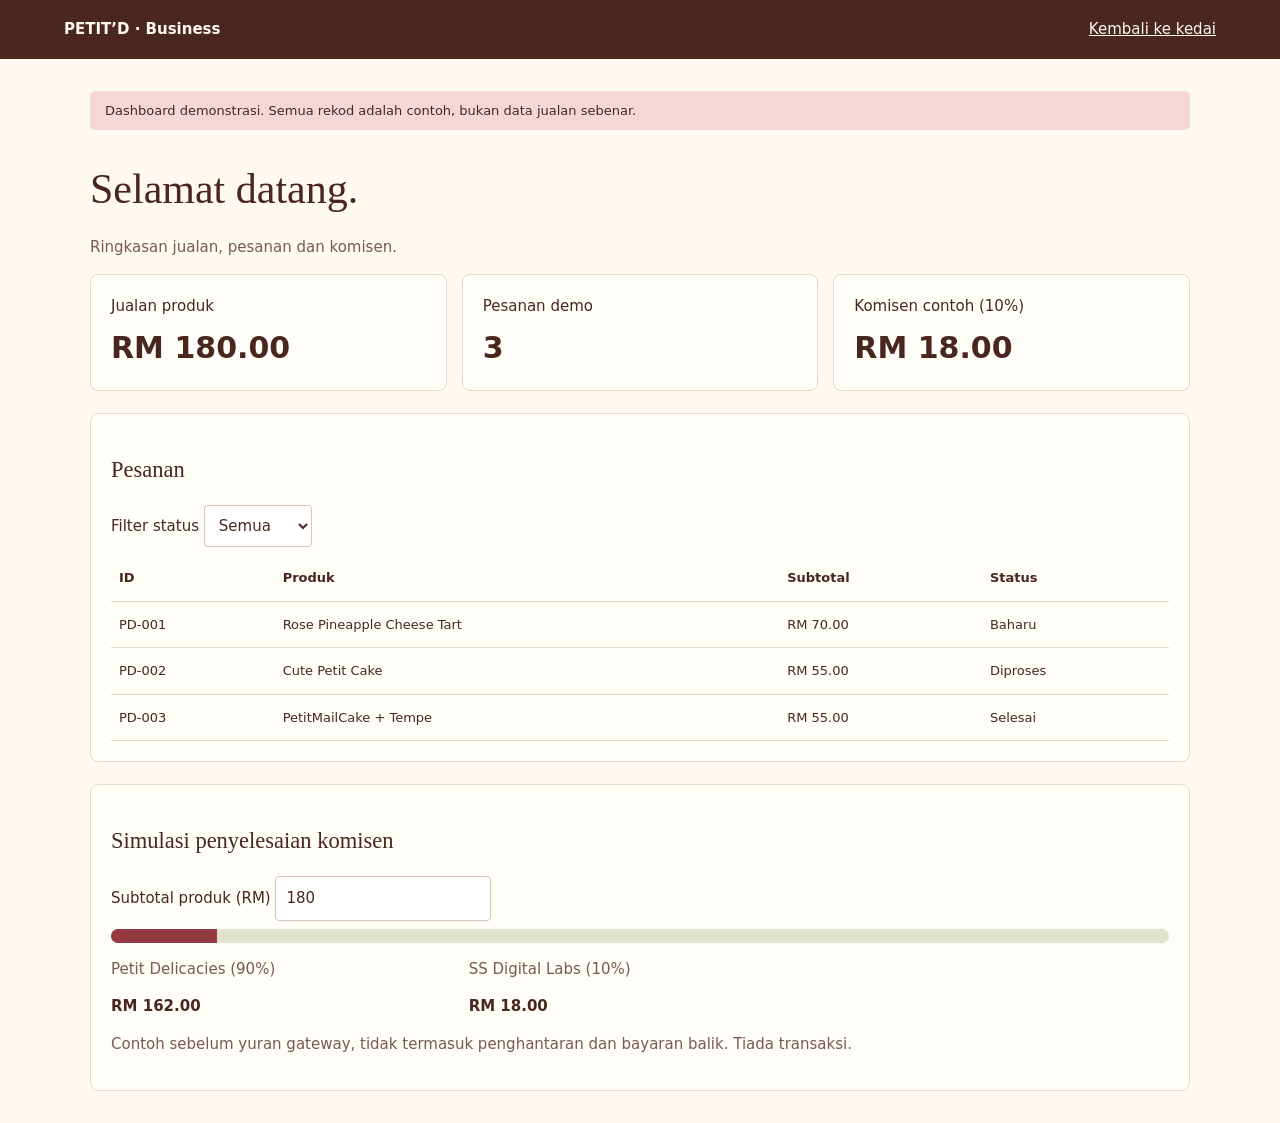
==== dashboard.html @ 36c589a0 "Add owner dashboard concept and commission simulator" ====
<!doctype html><html lang="ms"><head><meta charset="utf-8"><meta name="viewport" content="width=device-width,initial-scale=1"><meta name="robots" content="noindex,nofollow"><title>Petit'D | Dashboard Demo</title><style>*{box-sizing:border-box}body{margin:0;font:15px/1.5 system-ui;color:#49271f;background:#fff9ef}header{background:#49271f;color:#fff9ef;padding:18px 5%;display:flex;justify-content:space-between;align-items:center}a{color:inherit}main{width:min(1100px,92%);margin:32px auto}h1,h2{font-family:Georgia,serif;font-weight:400}h1{font-size:42px;margin-bottom:0}p{color:#785a51}.grid{display:grid;grid-template-columns:repeat(3,1fr);gap:15px}.card,section{border:1px solid #e7d9c9;background:#fffdf8;padding:20px;border-radius:8px}.card strong{display:block;font-size:30px;margin-top:8px}section{margin-top:22px}table{width:100%;border-collapse:collapse;text-align:left}th,td{padding:13px 8px;border-bottom:1px solid #e7d9c9;font-size:13px}select,input{padding:10px;border:1px solid #d9c5b7;border-radius:4px;color:#49271f;background:white;font:inherit}label{display:block;margin:8px 0}button{background:#943b42;color:white;border:0;padding:10px 14px;border-radius:4px;cursor:pointer}.bar{height:14px;background:#dfe4ca;display:flex;border-radius:8px;overflow:hidden}.bar span{background:#943b42;width:10%}.scroll{overflow:auto}.sample{background:#f6d7d9;padding:10px 15px;border-radius:5px;font-size:13px}@media(max-width:600px){.grid{grid-template-columns:1fr}h1{font-size:32px}header{font-size:13px}}</style></head><body><header><strong>PETIT’D · Business</strong><a href="index.html">Kembali ke kedai</a></header><main><div class="sample">Dashboard demonstrasi. Semua rekod adalah contoh, bukan data jualan sebenar.</div><h1>Selamat datang.</h1><p>Ringkasan jualan, pesanan dan komisen.</p><div class="grid"><div class="card">Jualan produk<strong>RM 180.00</strong></div><div class="card">Pesanan demo<strong>3</strong></div><div class="card">Komisen contoh (10%)<strong>RM 18.00</strong></div></div><section><h2>Pesanan</h2><label>Filter status <select id="filter"><option>Semua</option><option>Baharu</option><option>Diproses</option><option>Selesai</option></select></label><div class="scroll"><table><thead><tr><th>ID</th><th>Produk</th><th>Subtotal</th><th>Status</th></tr></thead><tbody id="orders"></tbody></table></div></section><section><h2>Simulasi penyelesaian komisen</h2><label>Subtotal produk (RM) <input id="gross" type="number" min="0" step=".01" value="180"></label><div class="bar"><span></span></div><div class="grid"><div><p>Petit Delicacies (90%)</p><strong id="merchant"></strong></div><div><p>SS Digital Labs (10%)</p><strong id="commission"></strong></div></div><p>Contoh sebelum yuran gateway, tidak termasuk penghantaran dan bayaran balik. Tiada transaksi.</p></section></main><script>const sample=[['PD-001','Rose Pineapple Cheese Tart',70,'Baharu'],['PD-002','Cute Petit Cake',55,'Diproses'],['PD-003','PetitMailCake + Tempe',55,'Selesai']];const el=id=>document.getElementById(id);function show(){el('orders').innerHTML=sample.filter(o=>el('filter').value==='Semua'||el('filter').value===o[3]).map(o=>'<tr>'+o.map((v,i)=>'<td>'+(i===2?'RM '+v.toFixed(2):v)+'</td>').join('')+'</tr>').join('')}function calc(){const sen=Math.max(0,Math.round((Number(el('gross').value)||0)*100)),fee=Math.round(sen*.1);el('merchant').textContent='RM '+((sen-fee)/100).toFixed(2);el('commission').textContent='RM '+(fee/100).toFixed(2)}el('filter').onchange=show;el('gross').oninput=calc;show();calc()</script></body></html>
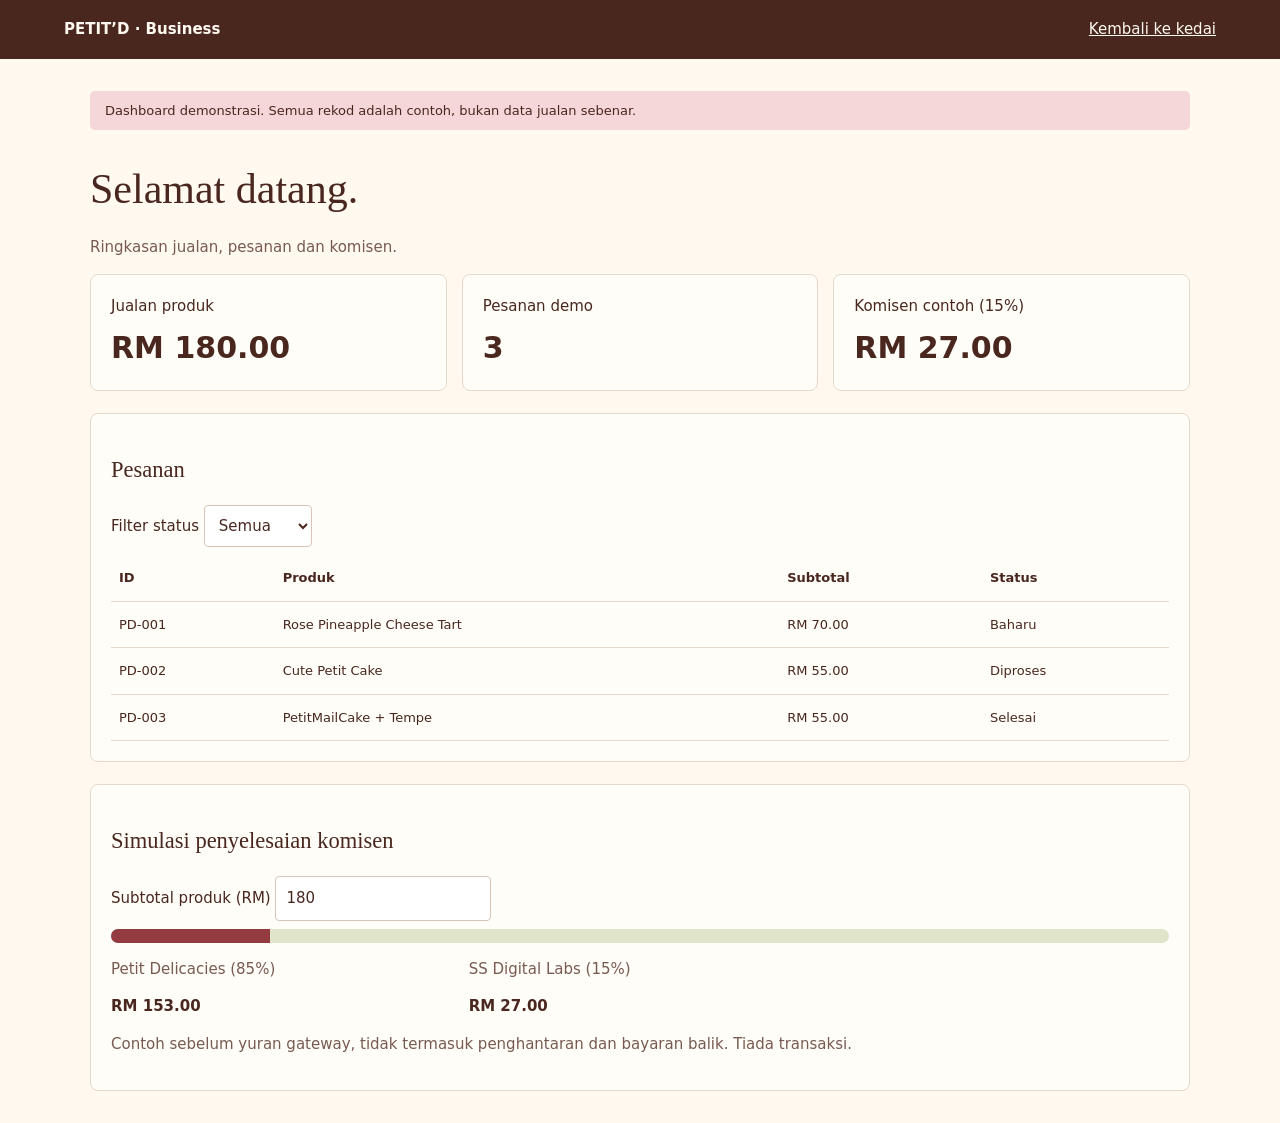
==== commit 63f09b9c: "Update proposed revenue share to 85/15" ====
--- a/dashboard.html
+++ b/dashboard.html
@@ -1 +1 @@
-<!doctype html><html lang="ms"><head><meta charset="utf-8"><meta name="viewport" content="width=device-width,initial-scale=1"><meta name="robots" content="noindex,nofollow"><title>Petit'D | Dashboard Demo</title><style>*{box-sizing:border-box}body{margin:0;font:15px/1.5 system-ui;color:#49271f;background:#fff9ef}header{background:#49271f;color:#fff9ef;padding:18px 5%;display:flex;justify-content:space-between;align-items:center}a{color:inherit}main{width:min(1100px,92%);margin:32px auto}h1,h2{font-family:Georgia,serif;font-weight:400}h1{font-size:42px;margin-bottom:0}p{color:#785a51}.grid{display:grid;grid-template-columns:repeat(3,1fr);gap:15px}.card,section{border:1px solid #e7d9c9;background:#fffdf8;padding:20px;border-radius:8px}.card strong{display:block;font-size:30px;margin-top:8px}section{margin-top:22px}table{width:100%;border-collapse:collapse;text-align:left}th,td{padding:13px 8px;border-bottom:1px solid #e7d9c9;font-size:13px}select,input{padding:10px;border:1px solid #d9c5b7;border-radius:4px;color:#49271f;background:white;font:inherit}label{display:block;margin:8px 0}button{background:#943b42;color:white;border:0;padding:10px 14px;border-radius:4px;cursor:pointer}.bar{height:14px;background:#dfe4ca;display:flex;border-radius:8px;overflow:hidden}.bar span{background:#943b42;width:10%}.scroll{overflow:auto}.sample{background:#f6d7d9;padding:10px 15px;border-radius:5px;font-size:13px}@media(max-width:600px){.grid{grid-template-columns:1fr}h1{font-size:32px}header{font-size:13px}}</style></head><body><header><strong>PETIT’D · Business</strong><a href="index.html">Kembali ke kedai</a></header><main><div class="sample">Dashboard demonstrasi. Semua rekod adalah contoh, bukan data jualan sebenar.</div><h1>Selamat datang.</h1><p>Ringkasan jualan, pesanan dan komisen.</p><div class="grid"><div class="card">Jualan produk<strong>RM 180.00</strong></div><div class="card">Pesanan demo<strong>3</strong></div><div class="card">Komisen contoh (10%)<strong>RM 18.00</strong></div></div><section><h2>Pesanan</h2><label>Filter status <select id="filter"><option>Semua</option><option>Baharu</option><option>Diproses</option><option>Selesai</option></select></label><div class="scroll"><table><thead><tr><th>ID</th><th>Produk</th><th>Subtotal</th><th>Status</th></tr></thead><tbody id="orders"></tbody></table></div></section><section><h2>Simulasi penyelesaian komisen</h2><label>Subtotal produk (RM) <input id="gross" type="number" min="0" step=".01" value="180"></label><div class="bar"><span></span></div><div class="grid"><div><p>Petit Delicacies (90%)</p><strong id="merchant"></strong></div><div><p>SS Digital Labs (10%)</p><strong id="commission"></strong></div></div><p>Contoh sebelum yuran gateway, tidak termasuk penghantaran dan bayaran balik. Tiada transaksi.</p></section></main><script>const sample=[['PD-001','Rose Pineapple Cheese Tart',70,'Baharu'],['PD-002','Cute Petit Cake',55,'Diproses'],['PD-003','PetitMailCake + Tempe',55,'Selesai']];const el=id=>document.getElementById(id);function show(){el('orders').innerHTML=sample.filter(o=>el('filter').value==='Semua'||el('filter').value===o[3]).map(o=>'<tr>'+o.map((v,i)=>'<td>'+(i===2?'RM '+v.toFixed(2):v)+'</td>').join('')+'</tr>').join('')}function calc(){const sen=Math.max(0,Math.round((Number(el('gross').value)||0)*100)),fee=Math.round(sen*.1);el('merchant').textContent='RM '+((sen-fee)/100).toFixed(2);el('commission').textContent='RM '+(fee/100).toFixed(2)}el('filter').onchange=show;el('gross').oninput=calc;show();calc()</script></body></html>+<!doctype html><html lang="ms"><head><meta charset="utf-8"><meta name="viewport" content="width=device-width,initial-scale=1"><meta name="robots" content="noindex,nofollow"><title>Petit'D | Dashboard Demo</title><style>*{box-sizing:border-box}body{margin:0;font:15px/1.5 system-ui;color:#49271f;background:#fff9ef}header{background:#49271f;color:#fff9ef;padding:18px 5%;display:flex;justify-content:space-between;align-items:center}a{color:inherit}main{width:min(1100px,92%);margin:32px auto}h1,h2{font-family:Georgia,serif;font-weight:400}h1{font-size:42px;margin-bottom:0}p{color:#785a51}.grid{display:grid;grid-template-columns:repeat(3,1fr);gap:15px}.card,section{border:1px solid #e7d9c9;background:#fffdf8;padding:20px;border-radius:8px}.card strong{display:block;font-size:30px;margin-top:8px}section{margin-top:22px}table{width:100%;border-collapse:collapse;text-align:left}th,td{padding:13px 8px;border-bottom:1px solid #e7d9c9;font-size:13px}select,input{padding:10px;border:1px solid #d9c5b7;border-radius:4px;color:#49271f;background:white;font:inherit}label{display:block;margin:8px 0}button{background:#943b42;color:white;border:0;padding:10px 14px;border-radius:4px;cursor:pointer}.bar{height:14px;background:#dfe4ca;display:flex;border-radius:8px;overflow:hidden}.bar span{background:#943b42;width:15%}.scroll{overflow:auto}.sample{background:#f6d7d9;padding:10px 15px;border-radius:5px;font-size:13px}@media(max-width:600px){.grid{grid-template-columns:1fr}h1{font-size:32px}header{font-size:13px}}</style></head><body><header><strong>PETIT’D · Business</strong><a href="index.html">Kembali ke kedai</a></header><main><div class="sample">Dashboard demonstrasi. Semua rekod adalah contoh, bukan data jualan sebenar.</div><h1>Selamat datang.</h1><p>Ringkasan jualan, pesanan dan komisen.</p><div class="grid"><div class="card">Jualan produk<strong>RM 180.00</strong></div><div class="card">Pesanan demo<strong>3</strong></div><div class="card">Komisen contoh (15%)<strong>RM 27.00</strong></div></div><section><h2>Pesanan</h2><label>Filter status <select id="filter"><option>Semua</option><option>Baharu</option><option>Diproses</option><option>Selesai</option></select></label><div class="scroll"><table><thead><tr><th>ID</th><th>Produk</th><th>Subtotal</th><th>Status</th></tr></thead><tbody id="orders"></tbody></table></div></section><section><h2>Simulasi penyelesaian komisen</h2><label>Subtotal produk (RM) <input id="gross" type="number" min="0" step=".01" value="180"></label><div class="bar"><span></span></div><div class="grid"><div><p>Petit Delicacies (85%)</p><strong id="merchant"></strong></div><div><p>SS Digital Labs (15%)</p><strong id="commission"></strong></div></div><p>Contoh sebelum yuran gateway, tidak termasuk penghantaran dan bayaran balik. Tiada transaksi.</p></section></main><script>const sample=[['PD-001','Rose Pineapple Cheese Tart',70,'Baharu'],['PD-002','Cute Petit Cake',55,'Diproses'],['PD-003','PetitMailCake + Tempe',55,'Selesai']];const el=id=>document.getElementById(id);function show(){el('orders').innerHTML=sample.filter(o=>el('filter').value==='Semua'||el('filter').value===o[3]).map(o=>'<tr>'+o.map((v,i)=>'<td>'+(i===2?'RM '+v.toFixed(2):v)+'</td>').join('')+'</tr>').join('')}function calc(){const sen=Math.max(0,Math.round((Number(el('gross').value)||0)*100)),fee=Math.round(sen*.15);el('merchant').textContent='RM '+((sen-fee)/100).toFixed(2);el('commission').textContent='RM '+(fee/100).toFixed(2)}el('filter').onchange=show;el('gross').oninput=calc;show();calc()</script></body></html>
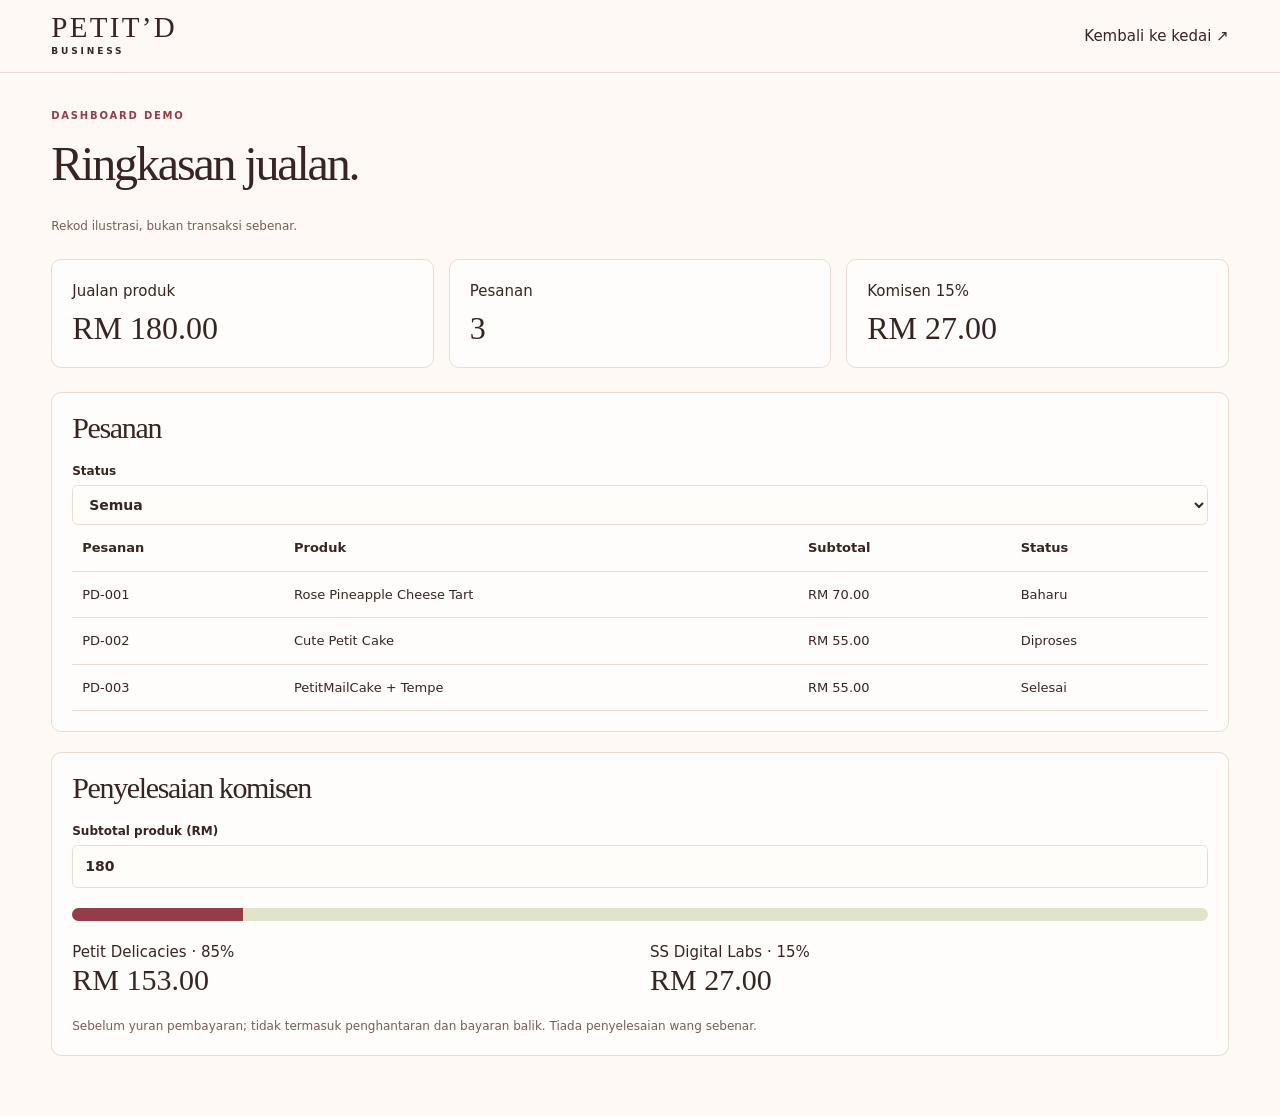
==== commit f81bd302: "Launch Petit Delicacies V3 with 17 local WebP photographs and 85/15 dashboard" ====
--- a/dashboard.html
+++ b/dashboard.html
@@ -1 +1 @@
-<!doctype html><html lang="ms"><head><meta charset="utf-8"><meta name="viewport" content="width=device-width,initial-scale=1"><meta name="robots" content="noindex,nofollow"><title>Petit'D | Dashboard Demo</title><style>*{box-sizing:border-box}body{margin:0;font:15px/1.5 system-ui;color:#49271f;background:#fff9ef}header{background:#49271f;color:#fff9ef;padding:18px 5%;display:flex;justify-content:space-between;align-items:center}a{color:inherit}main{width:min(1100px,92%);margin:32px auto}h1,h2{font-family:Georgia,serif;font-weight:400}h1{font-size:42px;margin-bottom:0}p{color:#785a51}.grid{display:grid;grid-template-columns:repeat(3,1fr);gap:15px}.card,section{border:1px solid #e7d9c9;background:#fffdf8;padding:20px;border-radius:8px}.card strong{display:block;font-size:30px;margin-top:8px}section{margin-top:22px}table{width:100%;border-collapse:collapse;text-align:left}th,td{padding:13px 8px;border-bottom:1px solid #e7d9c9;font-size:13px}select,input{padding:10px;border:1px solid #d9c5b7;border-radius:4px;color:#49271f;background:white;font:inherit}label{display:block;margin:8px 0}button{background:#943b42;color:white;border:0;padding:10px 14px;border-radius:4px;cursor:pointer}.bar{height:14px;background:#dfe4ca;display:flex;border-radius:8px;overflow:hidden}.bar span{background:#943b42;width:15%}.scroll{overflow:auto}.sample{background:#f6d7d9;padding:10px 15px;border-radius:5px;font-size:13px}@media(max-width:600px){.grid{grid-template-columns:1fr}h1{font-size:32px}header{font-size:13px}}</style></head><body><header><strong>PETIT’D · Business</strong><a href="index.html">Kembali ke kedai</a></header><main><div class="sample">Dashboard demonstrasi. Semua rekod adalah contoh, bukan data jualan sebenar.</div><h1>Selamat datang.</h1><p>Ringkasan jualan, pesanan dan komisen.</p><div class="grid"><div class="card">Jualan produk<strong>RM 180.00</strong></div><div class="card">Pesanan demo<strong>3</strong></div><div class="card">Komisen contoh (15%)<strong>RM 27.00</strong></div></div><section><h2>Pesanan</h2><label>Filter status <select id="filter"><option>Semua</option><option>Baharu</option><option>Diproses</option><option>Selesai</option></select></label><div class="scroll"><table><thead><tr><th>ID</th><th>Produk</th><th>Subtotal</th><th>Status</th></tr></thead><tbody id="orders"></tbody></table></div></section><section><h2>Simulasi penyelesaian komisen</h2><label>Subtotal produk (RM) <input id="gross" type="number" min="0" step=".01" value="180"></label><div class="bar"><span></span></div><div class="grid"><div><p>Petit Delicacies (85%)</p><strong id="merchant"></strong></div><div><p>SS Digital Labs (15%)</p><strong id="commission"></strong></div></div><p>Contoh sebelum yuran gateway, tidak termasuk penghantaran dan bayaran balik. Tiada transaksi.</p></section></main><script>const sample=[['PD-001','Rose Pineapple Cheese Tart',70,'Baharu'],['PD-002','Cute Petit Cake',55,'Diproses'],['PD-003','PetitMailCake + Tempe',55,'Selesai']];const el=id=>document.getElementById(id);function show(){el('orders').innerHTML=sample.filter(o=>el('filter').value==='Semua'||el('filter').value===o[3]).map(o=>'<tr>'+o.map((v,i)=>'<td>'+(i===2?'RM '+v.toFixed(2):v)+'</td>').join('')+'</tr>').join('')}function calc(){const sen=Math.max(0,Math.round((Number(el('gross').value)||0)*100)),fee=Math.round(sen*.15);el('merchant').textContent='RM '+((sen-fee)/100).toFixed(2);el('commission').textContent='RM '+(fee/100).toFixed(2)}el('filter').onchange=show;el('gross').oninput=calc;show();calc()</script></body></html>+<!doctype html><html lang="ms"><head><meta charset="utf-8"><meta name="viewport" content="width=device-width,initial-scale=1"><meta name="robots" content="noindex,nofollow"><title>Petit’D Business | Demo</title><link rel="stylesheet" href="style.css"><style>main{padding:35px 0 60px}.metrics{display:grid;grid-template-columns:repeat(3,1fr);gap:15px;margin:24px 0}.panel{background:#fffdfb;border:1px solid var(--line);border-radius:10px;padding:20px}.metrics strong{display:block;font:32px Georgia;margin-top:8px}.table-scroll{overflow:auto}table{border-collapse:collapse;width:100%;font-size:13px;text-align:left}th,td{padding:13px 10px;border-bottom:1px solid var(--line);white-space:nowrap}.panel h2{font-size:30px;margin:0 0 18px}.split{display:grid;grid-template-columns:1fr 1fr;gap:20px;margin-top:20px}.split strong{display:block;font:30px Georgia}.bar{display:flex;height:13px;border-radius:99px;overflow:hidden;background:#dfe4ca;margin:20px 0}.bar span{width:15%;background:#963c48}.panel+.panel{margin-top:20px}.metrics .panel+.panel{margin:0}@media(max-width:650px){.metrics{grid-template-columns:1fr}.split strong{font-size:24px}}</style></head><body><header class="nav"><div class="wrap navinner"><a class="brand" href="index.html">PETIT’D<span>BUSINESS</span></a><a href="index.html">Kembali ke kedai ↗</a></div></header><main class="wrap"><p class="kicker">DASHBOARD DEMO</p><h1 style="font-size:48px">Ringkasan jualan.</h1><p class="muted">Rekod ilustrasi, bukan transaksi sebenar.</p><div class="metrics"><div class="panel">Jualan produk<strong>RM 180.00</strong></div><div class="panel">Pesanan<strong>3</strong></div><div class="panel">Komisen 15%<strong>RM 27.00</strong></div></div><div class="panel"><h2>Pesanan</h2><label>Status<select id="status"><option>Semua</option><option>Baharu</option><option>Diproses</option><option>Selesai</option></select></label><div class="table-scroll"><table><thead><tr><th>Pesanan</th><th>Produk</th><th>Subtotal</th><th>Status</th></tr></thead><tbody id="orders"></tbody></table></div></div><div class="panel"><h2>Penyelesaian komisen</h2><label>Subtotal produk (RM)<input id="gross" type="number" min="0" max="100000000" step="0.01" value="180"></label><div class="bar"><span></span></div><div class="split"><div>Petit Delicacies · 85%<strong id="merchant"></strong></div><div>SS Digital Labs · 15%<strong id="commission"></strong></div></div><p class="muted" style="margin-top:20px">Sebelum yuran pembayaran; tidak termasuk penghantaran dan bayaran balik. Tiada penyelesaian wang sebenar.</p></div></main><script>const rows=[['PD-001','Rose Pineapple Cheese Tart',70,'Baharu'],['PD-002','Cute Petit Cake',55,'Diproses'],['PD-003','PetitMailCake + Tempe',55,'Selesai']];const e=id=>document.getElementById(id);function show(){e('orders').innerHTML=rows.filter(r=>e('status').value==='Semua'||e('status').value===r[3]).map(r=>'<tr>'+r.map((x,i)=>'<td>'+(i===2?'RM '+x.toFixed(2):x)+'</td>').join('')+'</tr>').join('')}function calc(){const sen=Math.max(0,Math.min(10000000000,Math.round((Number(e('gross').value)||0)*100))),fee=Math.round(sen*15/100);e('merchant').textContent='RM '+((sen-fee)/100).toFixed(2);e('commission').textContent='RM '+(fee/100).toFixed(2)}e('status').onchange=show;e('gross').oninput=calc;show();calc()</script></body></html>
--- a/style.css
+++ b/style.css
@@ -0,0 +1 @@
+:root{--paper:#fff9f5;--ink:#382522;--berry:#963c48;--pink:#f4d7d6;--line:#eadbd5;--muted:#795d55}*{box-sizing:border-box}html{scroll-behavior:smooth;scroll-padding-top:85px}body{margin:0;background:var(--paper);color:var(--ink);font:15px/1.5 system-ui,-apple-system,BlinkMacSystemFont,"Segoe UI",sans-serif}button,input,select,textarea{font:inherit;color:inherit}button,a{cursor:pointer}a{color:inherit;text-decoration:none}button:focus-visible,a:focus-visible,input:focus-visible,select:focus-visible,textarea:focus-visible{outline:2px solid var(--berry);outline-offset:4px}button:disabled{opacity:.45;cursor:not-allowed}img{display:block;max-width:100%}h1,h2,p{margin:0}h1,h2{font-family:Georgia,"Times New Roman",serif;font-weight:400;letter-spacing:-.045em;line-height:1.02}em{color:var(--berry);font-weight:400}.wrap{width:min(1200px,92%);margin-inline:auto}.announcement{background:var(--berry);color:white;text-align:center;font-size:11px;letter-spacing:.06em;padding:8px 10px}.announcement span{margin:0 8px}.nav{position:sticky;top:0;background:#fff9f5f5;backdrop-filter:blur(12px);z-index:10;border-bottom:1px solid var(--line)}.navinner{display:flex;justify-content:space-between;align-items:center;gap:16px;min-height:72px}.brand{font:400 29px/.9 Georgia,serif;letter-spacing:.08em;display:inline-block}.brand span{display:block;font:600 9px/1.5 system-ui;letter-spacing:.32em;margin-top:5px}.nav nav{display:flex;gap:26px;font-size:13px}.nav nav a:hover,footer a:hover{color:var(--berry)}.bag{display:flex;align-items:center;gap:8px;border:1px solid var(--line);border-radius:99px;background:transparent;padding:10px 13px}.bag #count{display:grid;place-items:center;background:var(--berry);color:#fff;border-radius:99px;min-width:22px;height:22px;font-size:11px}.hero{margin-top:22px;display:grid;grid-template-columns:minmax(0,.74fr) minmax(0,1.26fr);border-radius:12px;overflow:hidden;background:var(--pink);min-height:420px}.hero-copy{padding:clamp(27px,4.3vw,64px);display:flex;align-items:flex-start;flex-direction:column;justify-content:center;min-width:0}.kicker{font-size:10px;font-weight:650;letter-spacing:.18em;color:var(--berry)}h1{font-size:clamp(47px,5.2vw,78px);margin:17px 0 28px;overflow-wrap:normal}.btn{border:1px solid var(--berry);border-radius:99px;background:var(--berry);color:white;padding:12px 21px;display:inline-flex;justify-content:center;align-items:center;gap:18px;font-size:13px;font-weight:650;transition:background .18s,transform .18s}.btn:hover:not(:disabled){background:#73313a;transform:translateY(-1px)}.hero-image{display:block;position:relative;min-height:420px;overflow:hidden}.hero-image img{position:absolute;width:100%;height:100%;object-fit:cover;object-position:center}.section{padding:64px 0 70px}.heading{display:flex;align-items:end;justify-content:space-between;gap:10px;margin-bottom:18px}.heading h2,.catering h2{font-size:clamp(36px,4.5vw,56px)}.muted{font-size:12px;color:var(--muted)}.filters{display:flex;gap:8px;overflow:auto;padding:5px 2px 19px;scrollbar-width:thin}.filter{white-space:nowrap;border:1px solid var(--line);background:transparent;border-radius:99px;padding:8px 17px;font-size:13px}.filter[aria-pressed=true]{background:var(--ink);color:white;border-color:var(--ink)}.products{display:grid;grid-template-columns:repeat(4,minmax(0,1fr));gap:27px 16px}.product{min-width:0}.product .photo{display:block;overflow:hidden;border-radius:8px;background:#f0c5c6;aspect-ratio:4/5}.product img{width:100%;height:100%;object-fit:cover;transition:transform .35s}.product:hover img{transform:scale(1.025)}.product h3{font-size:15px;line-height:1.35;margin:11px 0 7px;font-weight:650;min-height:40px}.product .bottom{display:flex;align-items:center;justify-content:space-between;gap:5px}.product strong{font-size:13px;font-weight:600}.add{border:1px solid var(--berry);border-radius:99px;background:transparent;color:var(--berry);padding:7px 12px;font-weight:650;font-size:12px;white-space:nowrap}.add:hover{background:var(--pink)}.catering{margin-bottom:64px;border-radius:12px;overflow:hidden;background:#f4ded8}.catering-photo img{width:100%;height:auto;aspect-ratio:16/9;object-fit:cover}.catering-content{padding:clamp(22px,4vw,48px);display:grid;grid-template-columns:1fr 1.15fr;align-items:start;gap:35px}.catering h2{margin:14px 0}.catering-content p:not(.kicker){color:var(--muted);font-size:13px}form{display:grid;gap:11px}form .fields{display:grid;grid-template-columns:1fr 1fr;gap:11px}label{display:grid;gap:5px;font-size:12px;font-weight:600;min-width:0}input,select,textarea{width:100%;min-width:0;border:1px solid var(--line);background:#fffdf9;border-radius:6px;padding:10px 12px;font-size:14px}textarea{resize:vertical}form .btn{justify-self:start}.form-status{font-size:12px;color:var(--berry);min-height:0}footer{background:var(--ink);color:var(--paper);padding:29px 0 18px}.footer-inner{display:flex;justify-content:space-between;align-items:center;gap:18px;flex-wrap:wrap}.footer-inner>div{display:flex;gap:16px;font-size:13px}.footer-inner p{font-size:12px}.footer-note{border-top:1px solid #ffffff28;margin-top:20px;padding-top:13px;color:#e3c5bd;font-size:11px}dialog{margin:0 0 0 auto;max-width:min(100vw,430px);width:430px;height:100dvh;max-height:100dvh;border:0;background:var(--paper);padding:22px;box-shadow:-10px 0 50px #0002;overflow:auto}dialog::backdrop{background:#30201c80}.cart-top{display:flex;justify-content:space-between;align-items:center;border-bottom:1px solid var(--line);padding-bottom:15px}.cart-top h2{font-size:32px}.close{border:0;background:none;font-size:30px;line-height:1}.cart-line{display:grid;grid-template-columns:55px 1fr auto;gap:10px;align-items:center;border-bottom:1px solid var(--line);padding:12px 0}.cart-line img{width:55px;aspect-ratio:1;object-fit:cover;border-radius:5px}.cart-line strong{font-size:12px}.cart-line small{font-size:12px;color:var(--muted)}.qty{display:flex;align-items:center;gap:6px}.qty button{background:transparent;border:1px solid var(--line);border-radius:99px;width:29px;height:29px;padding:0}.qty span{font-size:12px}.cart-summary{padding:18px 0}.cart-summary>div{display:flex;justify-content:space-between;margin-bottom:12px}.cart-summary .btn{width:100%}#checkout-form{padding:15px 0;border-top:1px solid var(--line)}[hidden]{display:none!important}#toast{position:fixed;bottom:18px;left:50%;transform:translateX(-50%);background:var(--ink);color:white;padding:10px 18px;border-radius:99px;z-index:15;opacity:0;pointer-events:none;transition:opacity .2s;font-size:13px;white-space:nowrap}#toast.show{opacity:1}.empty{padding:24px 0;color:var(--muted)}@media(max-width:1000px){.products{grid-template-columns:repeat(3,minmax(0,1fr))}.hero{grid-template-columns:minmax(0,.85fr) minmax(0,1.15fr)}.hero-copy{padding:28px}.hero-image{min-height:390px}.hero{min-height:390px}}@media(max-width:700px){.navinner{min-height:62px;gap:9px}.brand{font-size:23px}.brand span{font-size:8px}.nav nav{gap:11px;font-size:12px}.nav nav a:last-child{display:none}.bag{gap:5px;padding:7px 9px}.bag>span:nth-child(2){display:none}.announcement{font-size:10px}.hero{grid-template-columns:1fr;min-height:0;margin-top:12px}.hero-copy{padding:28px 22px 25px}.hero h1{font-size:clamp(44px,10vw,64px);margin:12px 0 20px}.desktop-break{display:none}.hero-image{min-height:0;aspect-ratio:1/1}.hero-image img{object-position:center 85%}.section{padding:39px 0 44px}.products{grid-template-columns:repeat(2,minmax(0,1fr));gap:24px 12px}.product h3{font-size:13px;min-height:36px}.product strong,.add{font-size:11px}.add{padding:7px 10px}.catering-content{grid-template-columns:1fr;gap:20px}.catering{margin-bottom:40px}.footer-inner{align-items:flex-start}.footer-inner>div{gap:11px}.heading h2{font-size:37px}}@media(max-width:350px){.product .bottom{flex-wrap:wrap}.nav nav{gap:7px}.nav nav a{font-size:11px}.brand{font-size:20px}form .fields{grid-template-columns:1fr}}@media(prefers-reduced-motion:reduce){*,*::before,*::after{scroll-behavior:auto!important;transition:none!important}}
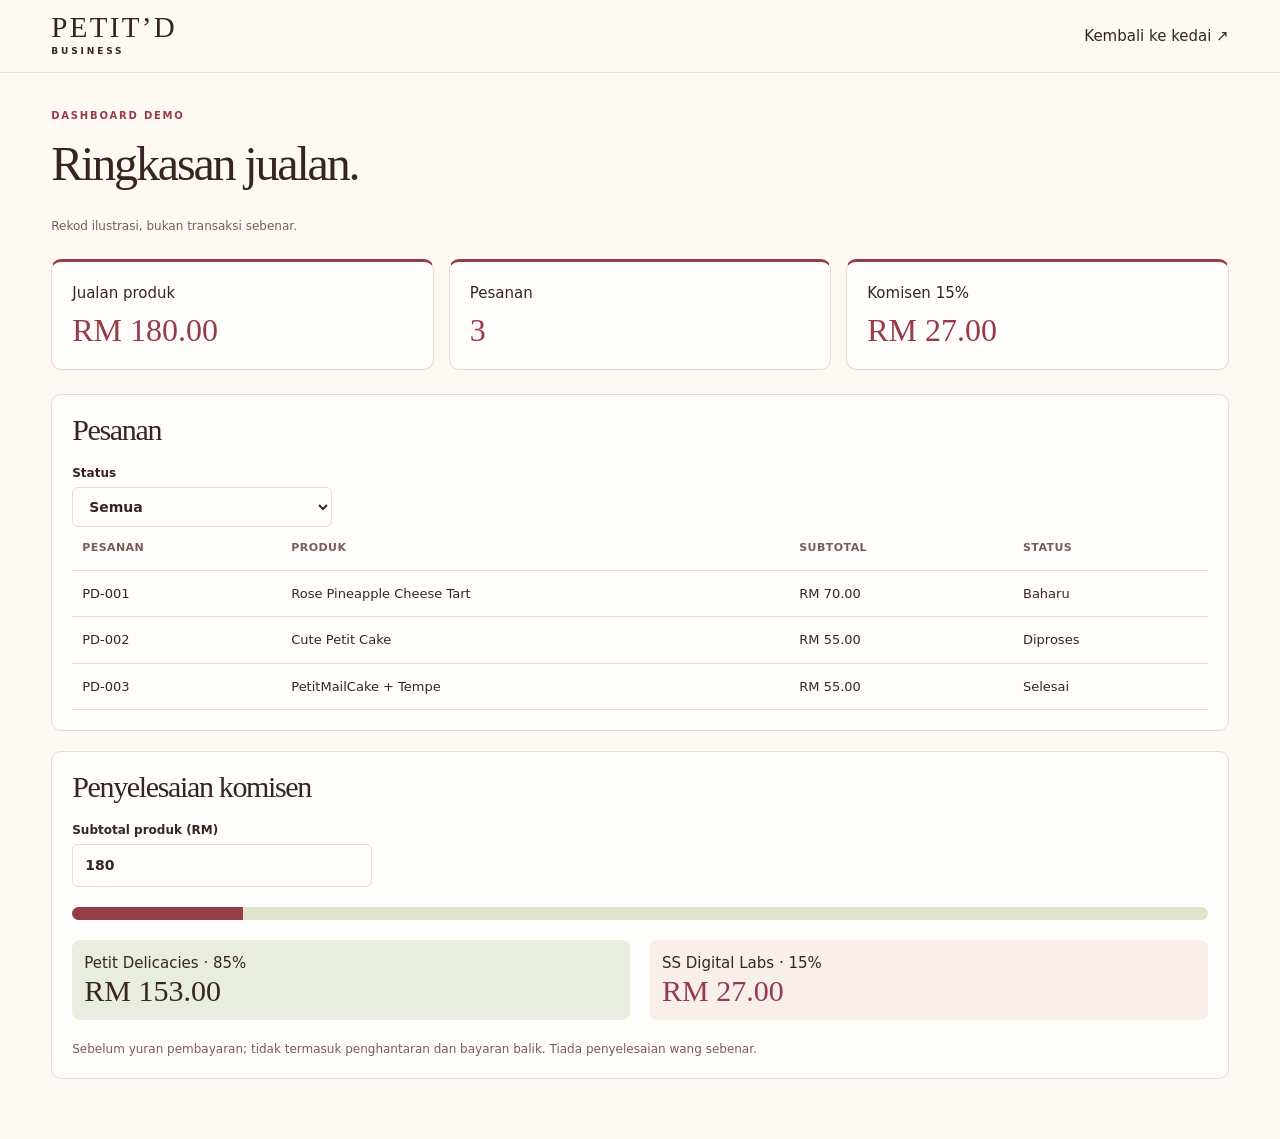
==== commit 10870c90: "Polish complete storefront UI, product detail and search; add Petit'D favicon" ====
--- a/dashboard.html
+++ b/dashboard.html
@@ -1 +1 @@
-<!doctype html><html lang="ms"><head><meta charset="utf-8"><meta name="viewport" content="width=device-width,initial-scale=1"><meta name="robots" content="noindex,nofollow"><title>Petit’D Business | Demo</title><link rel="stylesheet" href="style.css"><style>main{padding:35px 0 60px}.metrics{display:grid;grid-template-columns:repeat(3,1fr);gap:15px;margin:24px 0}.panel{background:#fffdfb;border:1px solid var(--line);border-radius:10px;padding:20px}.metrics strong{display:block;font:32px Georgia;margin-top:8px}.table-scroll{overflow:auto}table{border-collapse:collapse;width:100%;font-size:13px;text-align:left}th,td{padding:13px 10px;border-bottom:1px solid var(--line);white-space:nowrap}.panel h2{font-size:30px;margin:0 0 18px}.split{display:grid;grid-template-columns:1fr 1fr;gap:20px;margin-top:20px}.split strong{display:block;font:30px Georgia}.bar{display:flex;height:13px;border-radius:99px;overflow:hidden;background:#dfe4ca;margin:20px 0}.bar span{width:15%;background:#963c48}.panel+.panel{margin-top:20px}.metrics .panel+.panel{margin:0}@media(max-width:650px){.metrics{grid-template-columns:1fr}.split strong{font-size:24px}}</style></head><body><header class="nav"><div class="wrap navinner"><a class="brand" href="index.html">PETIT’D<span>BUSINESS</span></a><a href="index.html">Kembali ke kedai ↗</a></div></header><main class="wrap"><p class="kicker">DASHBOARD DEMO</p><h1 style="font-size:48px">Ringkasan jualan.</h1><p class="muted">Rekod ilustrasi, bukan transaksi sebenar.</p><div class="metrics"><div class="panel">Jualan produk<strong>RM 180.00</strong></div><div class="panel">Pesanan<strong>3</strong></div><div class="panel">Komisen 15%<strong>RM 27.00</strong></div></div><div class="panel"><h2>Pesanan</h2><label>Status<select id="status"><option>Semua</option><option>Baharu</option><option>Diproses</option><option>Selesai</option></select></label><div class="table-scroll"><table><thead><tr><th>Pesanan</th><th>Produk</th><th>Subtotal</th><th>Status</th></tr></thead><tbody id="orders"></tbody></table></div></div><div class="panel"><h2>Penyelesaian komisen</h2><label>Subtotal produk (RM)<input id="gross" type="number" min="0" max="100000000" step="0.01" value="180"></label><div class="bar"><span></span></div><div class="split"><div>Petit Delicacies · 85%<strong id="merchant"></strong></div><div>SS Digital Labs · 15%<strong id="commission"></strong></div></div><p class="muted" style="margin-top:20px">Sebelum yuran pembayaran; tidak termasuk penghantaran dan bayaran balik. Tiada penyelesaian wang sebenar.</p></div></main><script>const rows=[['PD-001','Rose Pineapple Cheese Tart',70,'Baharu'],['PD-002','Cute Petit Cake',55,'Diproses'],['PD-003','PetitMailCake + Tempe',55,'Selesai']];const e=id=>document.getElementById(id);function show(){e('orders').innerHTML=rows.filter(r=>e('status').value==='Semua'||e('status').value===r[3]).map(r=>'<tr>'+r.map((x,i)=>'<td>'+(i===2?'RM '+x.toFixed(2):x)+'</td>').join('')+'</tr>').join('')}function calc(){const sen=Math.max(0,Math.min(10000000000,Math.round((Number(e('gross').value)||0)*100))),fee=Math.round(sen*15/100);e('merchant').textContent='RM '+((sen-fee)/100).toFixed(2);e('commission').textContent='RM '+(fee/100).toFixed(2)}e('status').onchange=show;e('gross').oninput=calc;show();calc()</script></body></html>
+<!doctype html><html lang="ms"><head><meta charset="utf-8"><meta name="viewport" content="width=device-width,initial-scale=1"><meta name="robots" content="noindex,nofollow"><title>Petit’D Business | Demo</title><link rel="icon" type="image/svg+xml" href="assets/favicon.svg"><link rel="alternate icon" href="assets/favicon.svg"><meta name="theme-color" content="#fff9f5"><link rel="stylesheet" href="style.css"><style>main{padding:35px 0 60px}.metrics{display:grid;grid-template-columns:repeat(3,1fr);gap:15px;margin:24px 0}.panel{background:#fffdfb;border:1px solid var(--line);border-radius:10px;padding:20px}.metrics strong{display:block;font:32px Georgia;margin-top:8px}.table-scroll{overflow:auto}table{border-collapse:collapse;width:100%;font-size:13px;text-align:left}th,td{padding:13px 10px;border-bottom:1px solid var(--line);white-space:nowrap}.panel h2{font-size:30px;margin:0 0 18px}.split{display:grid;grid-template-columns:1fr 1fr;gap:20px;margin-top:20px}.split strong{display:block;font:30px Georgia}.bar{display:flex;height:13px;border-radius:99px;overflow:hidden;background:#dfe4ca;margin:20px 0}.bar span{width:15%;background:#963c48}.panel+.panel{margin-top:20px}.metrics .panel+.panel{margin:0}@media(max-width:650px){.metrics{grid-template-columns:1fr}.split strong{font-size:24px}}.metric{border-top:3px solid #963c48}.metric strong{color:var(--berry)}.panel th{color:var(--muted);font-size:11px;text-transform:uppercase;letter-spacing:.04em}.panel tbody tr:hover{background:#f8eeea}.panel .split>div{padding:12px;background:#f8eeea;border-radius:8px}.panel .split>div:first-child{background:#e8eddf}.panel .split>div:last-child strong{color:var(--berry)}@media(max-width:360px){.split{grid-template-columns:1fr}}</style></head><body><header class="nav"><div class="wrap navinner"><a class="brand" href="index.html">PETIT’D<span>BUSINESS</span></a><a href="index.html">Kembali ke kedai ↗</a></div></header><main class="wrap"><p class="kicker">DASHBOARD DEMO</p><h1 style="font-size:48px">Ringkasan jualan.</h1><p class="muted">Rekod ilustrasi, bukan transaksi sebenar.</p><div class="metrics"><div class="panel metric">Jualan produk<strong>RM 180.00</strong></div><div class="panel metric">Pesanan<strong>3</strong></div><div class="panel metric">Komisen 15%<strong>RM 27.00</strong></div></div><div class="panel"><h2>Pesanan</h2><label>Status<select id="status"><option>Semua</option><option>Baharu</option><option>Diproses</option><option>Selesai</option></select></label><div class="table-scroll"><table><thead><tr><th>Pesanan</th><th>Produk</th><th>Subtotal</th><th>Status</th></tr></thead><tbody id="orders"></tbody></table></div></div><div class="panel"><h2>Penyelesaian komisen</h2><label>Subtotal produk (RM)<input id="gross" type="number" min="0" max="100000000" step="0.01" value="180"></label><div class="bar"><span></span></div><div class="split"><div>Petit Delicacies · 85%<strong id="merchant"></strong></div><div>SS Digital Labs · 15%<strong id="commission"></strong></div></div><p class="muted" style="margin-top:20px">Sebelum yuran pembayaran; tidak termasuk penghantaran dan bayaran balik. Tiada penyelesaian wang sebenar.</p></div></main><script>const rows=[['PD-001','Rose Pineapple Cheese Tart',70,'Baharu'],['PD-002','Cute Petit Cake',55,'Diproses'],['PD-003','PetitMailCake + Tempe',55,'Selesai']];const e=id=>document.getElementById(id);function show(){e('orders').innerHTML=rows.filter(r=>e('status').value==='Semua'||e('status').value===r[3]).map(r=>'<tr>'+r.map((x,i)=>'<td>'+(i===2?'RM '+x.toFixed(2):x)+'</td>').join('')+'</tr>').join('')}function calc(){const sen=Math.max(0,Math.min(10000000000,Math.round((Number(e('gross').value)||0)*100))),fee=Math.round(sen*15/100);e('merchant').textContent='RM '+((sen-fee)/100).toFixed(2);e('commission').textContent='RM '+(fee/100).toFixed(2)}e('status').onchange=show;e('gross').oninput=calc;show();calc()</script></body></html>
--- a/style.css
+++ b/style.css
@@ -1 +1,4 @@
 :root{--paper:#fff9f5;--ink:#382522;--berry:#963c48;--pink:#f4d7d6;--line:#eadbd5;--muted:#795d55}*{box-sizing:border-box}html{scroll-behavior:smooth;scroll-padding-top:85px}body{margin:0;background:var(--paper);color:var(--ink);font:15px/1.5 system-ui,-apple-system,BlinkMacSystemFont,"Segoe UI",sans-serif}button,input,select,textarea{font:inherit;color:inherit}button,a{cursor:pointer}a{color:inherit;text-decoration:none}button:focus-visible,a:focus-visible,input:focus-visible,select:focus-visible,textarea:focus-visible{outline:2px solid var(--berry);outline-offset:4px}button:disabled{opacity:.45;cursor:not-allowed}img{display:block;max-width:100%}h1,h2,p{margin:0}h1,h2{font-family:Georgia,"Times New Roman",serif;font-weight:400;letter-spacing:-.045em;line-height:1.02}em{color:var(--berry);font-weight:400}.wrap{width:min(1200px,92%);margin-inline:auto}.announcement{background:var(--berry);color:white;text-align:center;font-size:11px;letter-spacing:.06em;padding:8px 10px}.announcement span{margin:0 8px}.nav{position:sticky;top:0;background:#fff9f5f5;backdrop-filter:blur(12px);z-index:10;border-bottom:1px solid var(--line)}.navinner{display:flex;justify-content:space-between;align-items:center;gap:16px;min-height:72px}.brand{font:400 29px/.9 Georgia,serif;letter-spacing:.08em;display:inline-block}.brand span{display:block;font:600 9px/1.5 system-ui;letter-spacing:.32em;margin-top:5px}.nav nav{display:flex;gap:26px;font-size:13px}.nav nav a:hover,footer a:hover{color:var(--berry)}.bag{display:flex;align-items:center;gap:8px;border:1px solid var(--line);border-radius:99px;background:transparent;padding:10px 13px}.bag #count{display:grid;place-items:center;background:var(--berry);color:#fff;border-radius:99px;min-width:22px;height:22px;font-size:11px}.hero{margin-top:22px;display:grid;grid-template-columns:minmax(0,.74fr) minmax(0,1.26fr);border-radius:12px;overflow:hidden;background:var(--pink);min-height:420px}.hero-copy{padding:clamp(27px,4.3vw,64px);display:flex;align-items:flex-start;flex-direction:column;justify-content:center;min-width:0}.kicker{font-size:10px;font-weight:650;letter-spacing:.18em;color:var(--berry)}h1{font-size:clamp(47px,5.2vw,78px);margin:17px 0 28px;overflow-wrap:normal}.btn{border:1px solid var(--berry);border-radius:99px;background:var(--berry);color:white;padding:12px 21px;display:inline-flex;justify-content:center;align-items:center;gap:18px;font-size:13px;font-weight:650;transition:background .18s,transform .18s}.btn:hover:not(:disabled){background:#73313a;transform:translateY(-1px)}.hero-image{display:block;position:relative;min-height:420px;overflow:hidden}.hero-image img{position:absolute;width:100%;height:100%;object-fit:cover;object-position:center}.section{padding:64px 0 70px}.heading{display:flex;align-items:end;justify-content:space-between;gap:10px;margin-bottom:18px}.heading h2,.catering h2{font-size:clamp(36px,4.5vw,56px)}.muted{font-size:12px;color:var(--muted)}.filters{display:flex;gap:8px;overflow:auto;padding:5px 2px 19px;scrollbar-width:thin}.filter{white-space:nowrap;border:1px solid var(--line);background:transparent;border-radius:99px;padding:8px 17px;font-size:13px}.filter[aria-pressed=true]{background:var(--ink);color:white;border-color:var(--ink)}.products{display:grid;grid-template-columns:repeat(4,minmax(0,1fr));gap:27px 16px}.product{min-width:0}.product .photo{display:block;overflow:hidden;border-radius:8px;background:#f0c5c6;aspect-ratio:4/5}.product img{width:100%;height:100%;object-fit:cover;transition:transform .35s}.product:hover img{transform:scale(1.025)}.product h3{font-size:15px;line-height:1.35;margin:11px 0 7px;font-weight:650;min-height:40px}.product .bottom{display:flex;align-items:center;justify-content:space-between;gap:5px}.product strong{font-size:13px;font-weight:600}.add{border:1px solid var(--berry);border-radius:99px;background:transparent;color:var(--berry);padding:7px 12px;font-weight:650;font-size:12px;white-space:nowrap}.add:hover{background:var(--pink)}.catering{margin-bottom:64px;border-radius:12px;overflow:hidden;background:#f4ded8}.catering-photo img{width:100%;height:auto;aspect-ratio:16/9;object-fit:cover}.catering-content{padding:clamp(22px,4vw,48px);display:grid;grid-template-columns:1fr 1.15fr;align-items:start;gap:35px}.catering h2{margin:14px 0}.catering-content p:not(.kicker){color:var(--muted);font-size:13px}form{display:grid;gap:11px}form .fields{display:grid;grid-template-columns:1fr 1fr;gap:11px}label{display:grid;gap:5px;font-size:12px;font-weight:600;min-width:0}input,select,textarea{width:100%;min-width:0;border:1px solid var(--line);background:#fffdf9;border-radius:6px;padding:10px 12px;font-size:14px}textarea{resize:vertical}form .btn{justify-self:start}.form-status{font-size:12px;color:var(--berry);min-height:0}footer{background:var(--ink);color:var(--paper);padding:29px 0 18px}.footer-inner{display:flex;justify-content:space-between;align-items:center;gap:18px;flex-wrap:wrap}.footer-inner>div{display:flex;gap:16px;font-size:13px}.footer-inner p{font-size:12px}.footer-note{border-top:1px solid #ffffff28;margin-top:20px;padding-top:13px;color:#e3c5bd;font-size:11px}dialog{margin:0 0 0 auto;max-width:min(100vw,430px);width:430px;height:100dvh;max-height:100dvh;border:0;background:var(--paper);padding:22px;box-shadow:-10px 0 50px #0002;overflow:auto}dialog::backdrop{background:#30201c80}.cart-top{display:flex;justify-content:space-between;align-items:center;border-bottom:1px solid var(--line);padding-bottom:15px}.cart-top h2{font-size:32px}.close{border:0;background:none;font-size:30px;line-height:1}.cart-line{display:grid;grid-template-columns:55px 1fr auto;gap:10px;align-items:center;border-bottom:1px solid var(--line);padding:12px 0}.cart-line img{width:55px;aspect-ratio:1;object-fit:cover;border-radius:5px}.cart-line strong{font-size:12px}.cart-line small{font-size:12px;color:var(--muted)}.qty{display:flex;align-items:center;gap:6px}.qty button{background:transparent;border:1px solid var(--line);border-radius:99px;width:29px;height:29px;padding:0}.qty span{font-size:12px}.cart-summary{padding:18px 0}.cart-summary>div{display:flex;justify-content:space-between;margin-bottom:12px}.cart-summary .btn{width:100%}#checkout-form{padding:15px 0;border-top:1px solid var(--line)}[hidden]{display:none!important}#toast{position:fixed;bottom:18px;left:50%;transform:translateX(-50%);background:var(--ink);color:white;padding:10px 18px;border-radius:99px;z-index:15;opacity:0;pointer-events:none;transition:opacity .2s;font-size:13px;white-space:nowrap}#toast.show{opacity:1}.empty{padding:24px 0;color:var(--muted)}@media(max-width:1000px){.products{grid-template-columns:repeat(3,minmax(0,1fr))}.hero{grid-template-columns:minmax(0,.85fr) minmax(0,1.15fr)}.hero-copy{padding:28px}.hero-image{min-height:390px}.hero{min-height:390px}}@media(max-width:700px){.navinner{min-height:62px;gap:9px}.brand{font-size:23px}.brand span{font-size:8px}.nav nav{gap:11px;font-size:12px}.nav nav a:last-child{display:none}.bag{gap:5px;padding:7px 9px}.bag>span:nth-child(2){display:none}.announcement{font-size:10px}.hero{grid-template-columns:1fr;min-height:0;margin-top:12px}.hero-copy{padding:28px 22px 25px}.hero h1{font-size:clamp(44px,10vw,64px);margin:12px 0 20px}.desktop-break{display:none}.hero-image{min-height:0;aspect-ratio:1/1}.hero-image img{object-position:center 85%}.section{padding:39px 0 44px}.products{grid-template-columns:repeat(2,minmax(0,1fr));gap:24px 12px}.product h3{font-size:13px;min-height:36px}.product strong,.add{font-size:11px}.add{padding:7px 10px}.catering-content{grid-template-columns:1fr;gap:20px}.catering{margin-bottom:40px}.footer-inner{align-items:flex-start}.footer-inner>div{gap:11px}.heading h2{font-size:37px}}@media(max-width:350px){.product .bottom{flex-wrap:wrap}.nav nav{gap:7px}.nav nav a{font-size:11px}.brand{font-size:20px}form .fields{grid-template-columns:1fr}}@media(prefers-reduced-motion:reduce){*,*::before,*::after{scroll-behavior:auto!important;transition:none!important}}
+
+/* V3.1 interface polish */
+.skip-link{position:fixed;top:8px;left:8px;z-index:100;background:var(--ink);color:white;padding:10px 16px;border-radius:6px;transform:translateY(-150%)}.skip-link:focus{transform:none}.nav nav a,.footer-inner a{transition:color .18s}.bag:hover{border-color:var(--berry);color:var(--berry)}.shop-tools{display:flex;align-items:flex-start;justify-content:space-between;gap:16px}.shop-tools .filters{min-width:0;flex:1}.search{position:relative;display:flex;align-items:center;flex:0 0 210px;margin-top:5px;color:var(--muted)}.search svg{position:absolute;left:11px;pointer-events:none}.search input{border-radius:99px;padding:8px 12px 8px 37px;background:transparent;font-size:13px}.product button.photo{width:100%;padding:0;border:0;text-align:left;cursor:zoom-in}.product h3{min-height:40px}.product .bottom{margin-top:4px}.no-results{grid-column:1/-1;padding:35px 0}.form-hint a{text-decoration:underline;text-underline-offset:3px}.cart-top{position:sticky;top:-22px;padding-top:10px;background:var(--paper);z-index:2}.cart-line .qty button:hover{border-color:var(--berry)}.close:hover{color:var(--berry)}#product-detail{margin:auto;width:min(780px,92vw);max-width:92vw;height:auto;max-height:90dvh;border-radius:14px;padding:0;overflow:auto}.detail-grid{display:grid;grid-template-columns:1fr 1fr;align-items:center}.detail-grid>img{width:100%;height:auto;aspect-ratio:4/5;object-fit:cover}.detail-copy{padding:30px;display:flex;flex-direction:column;gap:15px;align-items:flex-start}.detail-copy h2{font-size:clamp(28px,3vw,40px)}.detail-copy strong{font-size:20px}.detail-close{position:absolute;right:13px;top:10px;z-index:2;background:var(--paper);width:35px;height:35px;border-radius:50%;font-size:26px}.detail-copy .btn{width:100%}footer a:hover{color:#f4d7d6}.panel select{max-width:260px}.panel #gross{max-width:300px}@media(max-width:700px){.shop-tools{flex-direction:column-reverse;gap:4px}.shop-tools .filters{width:100%;padding-bottom:16px}.search{flex:auto;width:100%;margin:0 0 6px}.detail-grid{grid-template-columns:1fr}.detail-grid>img{aspect-ratio:5/4;object-position:center 60%}.detail-copy{padding:22px;gap:12px}.detail-copy h2{font-size:30px}.product .add{min-height:36px}.cart-top{top:-22px}}@media(prefers-reduced-motion:no-preference){.hero-copy>*{animation:petit-in .55s ease-out both}.hero-copy h1{animation-delay:.06s}.hero-copy .btn{animation-delay:.12s}@keyframes petit-in{from{opacity:0;transform:translateY(8px)}to{opacity:1;transform:none}}}
